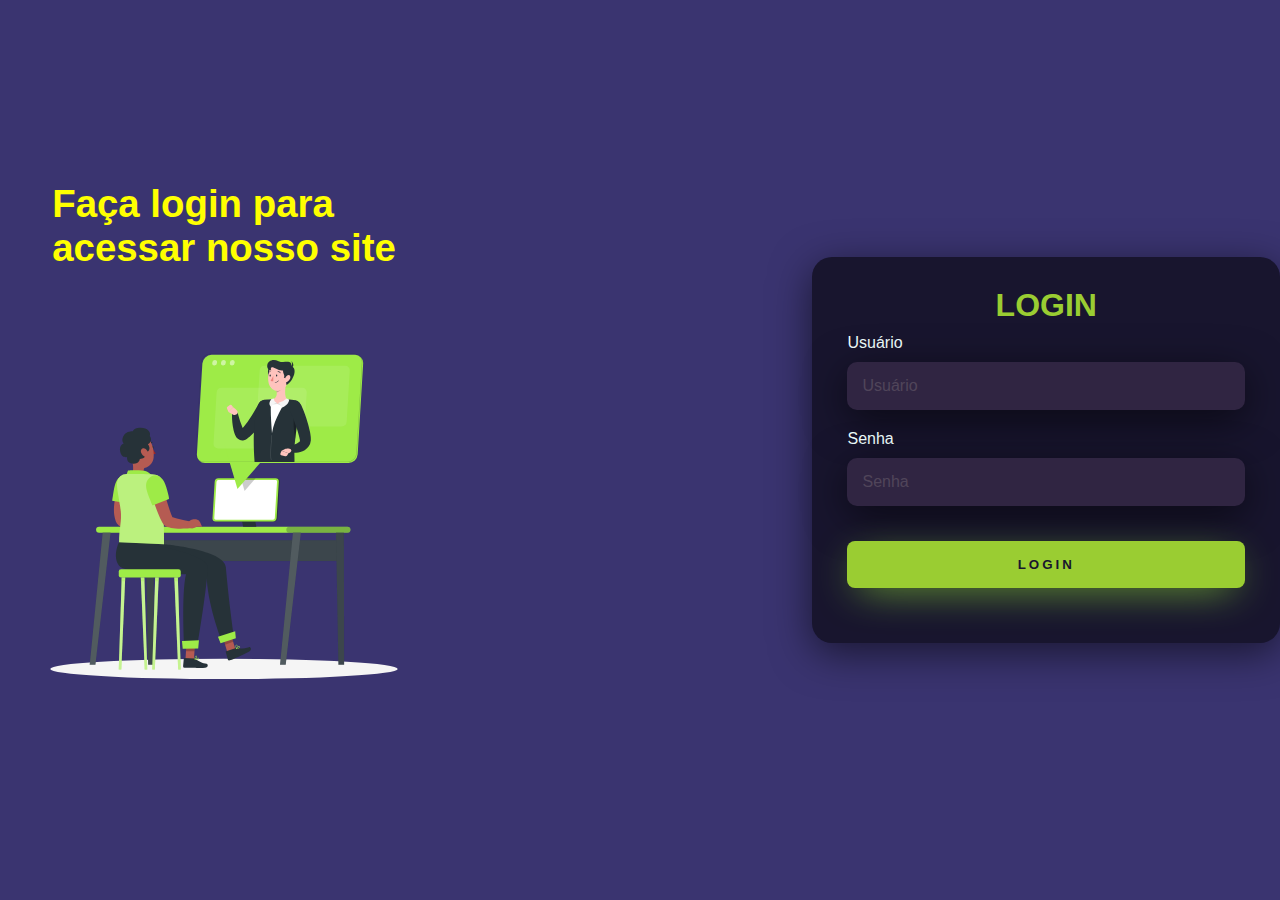
==== index.html @ 10fe1d6a "Initial commit" ====
<!DOCTYPE html>
<html lang="en">
<head>
    <meta charset="UTF-8">
    <meta name="viewport" content="width=device-width, initial-scale=1.0">
    <link rel="stylesheet" href="index.css">
    <title>Login</title>
</head>
<body>
    <div class="main-login">
        <div class="left-login">
            <h1>Faça login para <br> acessar nosso site</h1>
            <img src="telecommuting-animate.svg"  class="left-login-image"  alt="Celular">
        </div>
        <div class="right-login"></div>
        <div class="card-login">
            <h1>LOGIN</h1>
            <div class="text-field">
                <label for="usuario">Usuário</label>
                <input type="text" name="usuario" placeholder="Usuário">
            </div>
            <div class="text-field">
                <label for="senha">Senha</label>
                <input type="password" name="senha" placeholder="Senha">
            </div>
            <button class="btn-login">Login</button>
        </div>
    </div>
</body>
</html>
---- index.css ----
@import url('https://fonts.googleapis.com/css2?family=Poppins:ital,wght@0,100;0,200;0,300;0,400;0,500;0,600;0,700;0,800;0,900;1,100;1,200;1,300;1,400;1,500;1,600;1,700;1,800;1,900&display=swap');

body {
    margin: 0;
    font-family: Verdana, Geneva, Tahoma, sans-serif;
}

body * {
    box-sizing: border-box;
}

.main-login {
    width: 100vw;
    height: 100vh;
    background-color: rgb(58, 52, 112);
    display: flex;
    justify-content: center;
    align-items: center;
}

.left-login {
    width: 50vw;
    height: 100vh;
    display: flex;
    justify-content: center;
    align-items: center;
    flex-direction: column;
}

.left-login > h1 {
    font-size: 3vw;
 color: yellow;
}

.left-login-image {
    width: 35vw;
}

.right-login {
    width: 50vw;
    height: 100vh;
    display: flex;
    justify-content: center;
    align-items: center;
}

.card-login {
    width: 60%;
    display: flex;
    justify-content: center;
    align-items: center;
    flex-direction: column;
    padding: 30px 35px;
    background: rgb(24, 21, 46);
    border-radius: 20px;
    box-shadow: 0px 10px 40px rgba(0, 0, 0, 0.56);
}

.card-login > h1{
    color: yellowgreen;
    font-weight: 800;
    margin: 0;
}

.text-field{
    width: 100%;
    display: flex;
    flex-direction: column;
    align-items: flex-start;
    justify-content: center;
    margin: 10px 0px;
}

.text-field > input{
    width: 100%;
    border: none;
    border-radius: 10px;
    padding: 15px;
    background: rgb(48, 37, 66);
    color: rgb(255, 255, 255);
    font-size: 12pt;
    box-shadow: 0px 10px 40px rgba(0, 0, 0, 0.56);
    outline: none;
    box-sizing: border-box;
}

.text-field > label {
    color: azure;
  margin-bottom: 10px;  
}

.text-field > input::placeholder{
    color: rgb(80, 69, 90);
}

.btn-login {
    width: 100%;
    padding: 16px 0px;
    margin: 25px;
    border: none;
    border-radius: 8px;
    outline: none;
    text-transform: uppercase;
    font-weight: 800;
    letter-spacing: 3px;
    color: rgb(24, 21, 46);
    background: yellowgreen;
    cursor: pointer;
    box-shadow: 0px 10px 40px -12px rgb(133, 205, 50);
}

@media screen and (max-width: 950px) {
    .card-login{
        width: 85%;
    }
}

@media screen and (max-width: 600px){
    .main-login{
        flex-direction: column;
    }
    .left-login> h1{
        display: none;
    }
    .left-login{
        width: 100%;
        height: auto;
    }
    .right-login{
        width: 100%;
        height: auto;
    }
    .left-login-image{
        width: 50vw;
    }
    .card-login{
        width: 90;
    }
}
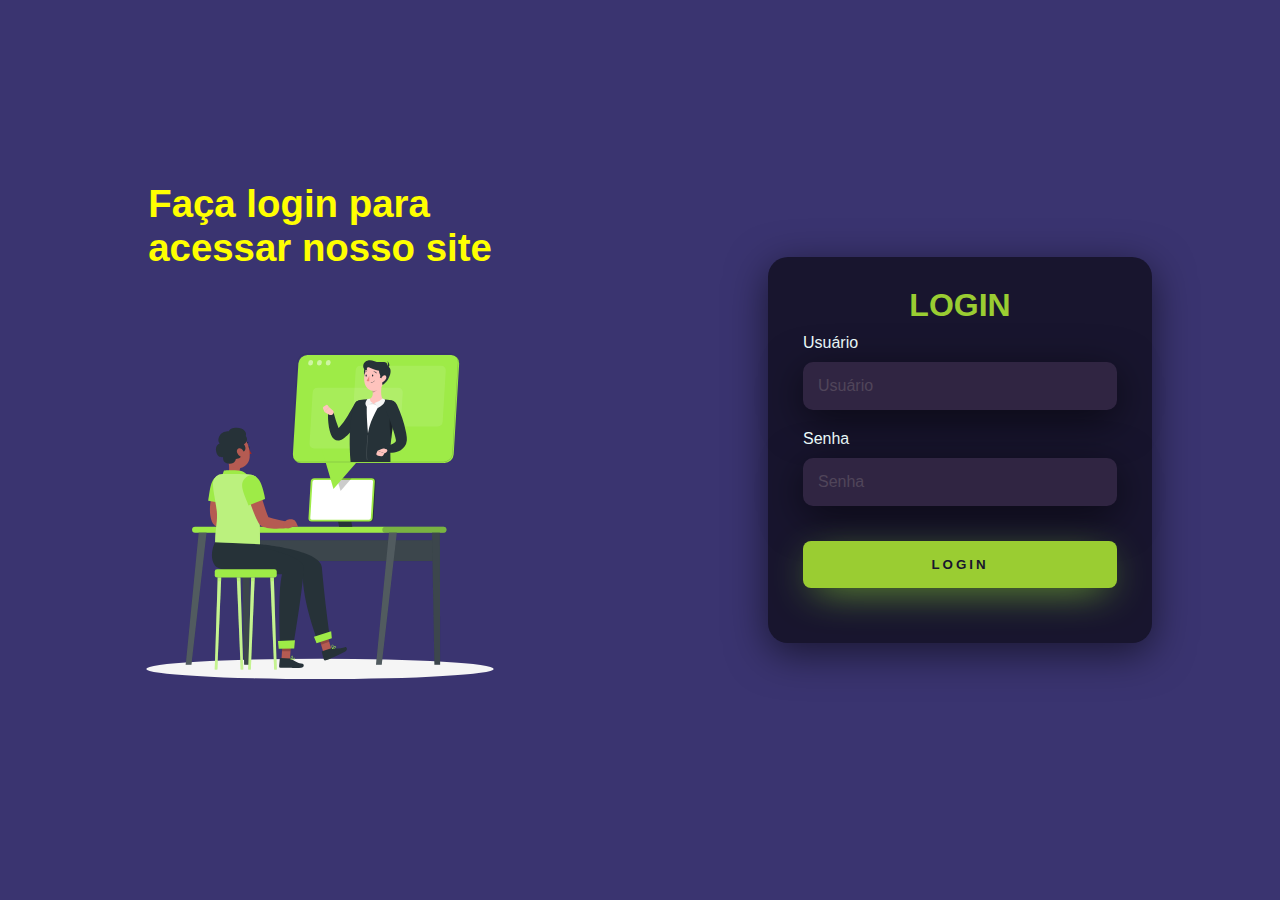
==== commit b930541f: "index.html" ====
--- a/index.html
+++ b/index.html
@@ -12,19 +12,19 @@
             <h1>Faça login para <br> acessar nosso site</h1>
             <img src="telecommuting-animate.svg"  class="left-login-image"  alt="Celular">
         </div>
-        <div class="right-login"></div>
-        <div class="card-login">
-            <h1>LOGIN</h1>
-            <div class="text-field">
-                <label for="usuario">Usuário</label>
-                <input type="text" name="usuario" placeholder="Usuário">
-            </div>
-            <div class="text-field">
-                <label for="senha">Senha</label>
-                <input type="password" name="senha" placeholder="Senha">
-            </div>
-            <button class="btn-login">Login</button>
-        </div>
+        <div class="right-login">
+            <div class="card-login">
+                <h1>LOGIN</h1>
+                <div class="text-field">
+                    <label for="usuario">Usuário</label>
+                    <input type="text" name="usuario" placeholder="Usuário">
+                </div>
+                <div class="text-field">
+                    <label for="senha">Senha</label>
+                    <input type="password" name="senha" placeholder="Senha">
+                </div>
+                <button class="btn-login">Login</button>
+        </div></div>
     </div>
 </body>
-</html>+</html>
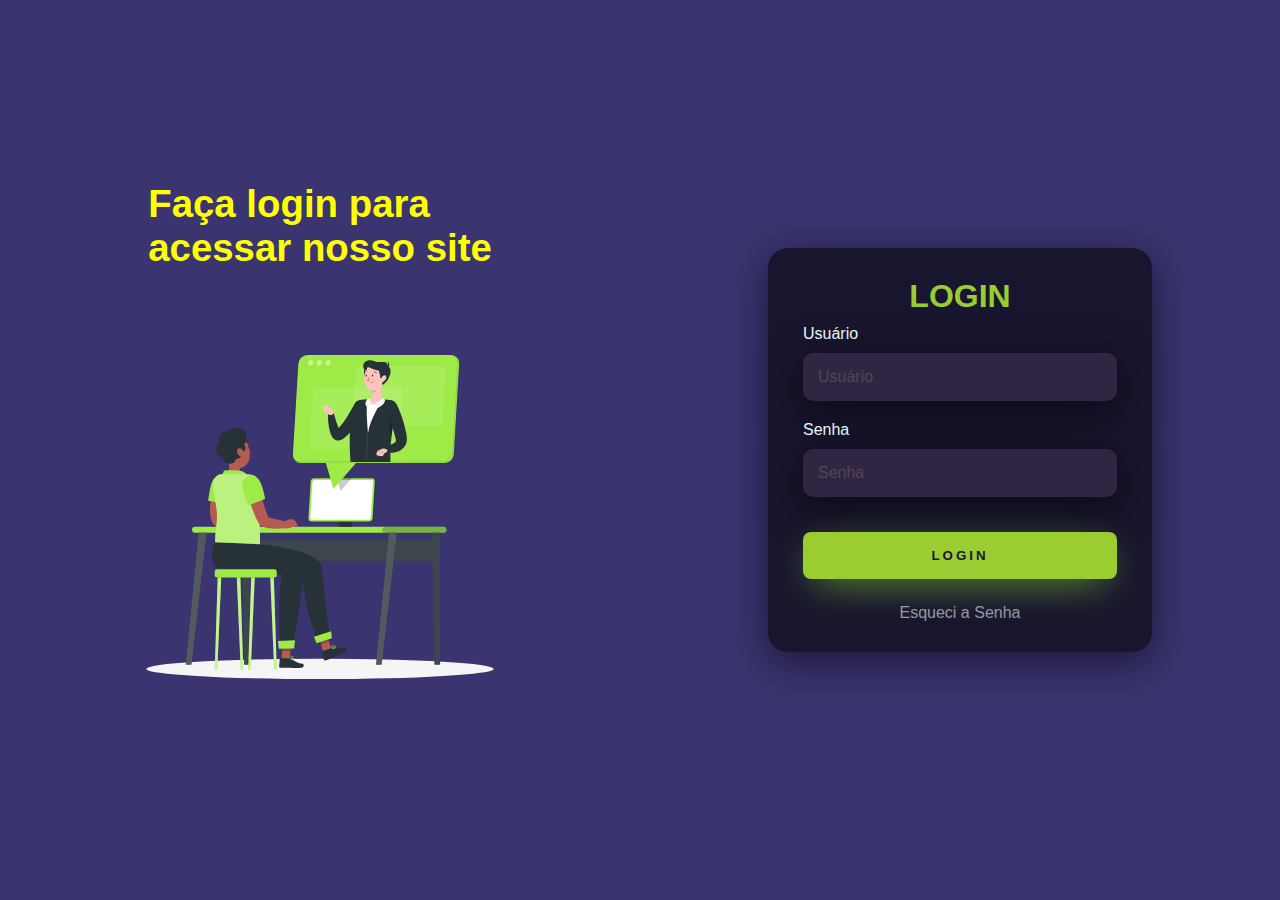
==== commit bd2b7014: "index.html" ====
--- a/index.html
+++ b/index.html
@@ -24,6 +24,7 @@
                     <input type="password" name="senha" placeholder="Senha">
                 </div>
                 <button class="btn-login">Login</button>
+                <a href="esqueci.html">Esqueci a Senha</a>
         </div></div>
     </div>
 </body>
--- a/index.css
+++ b/index.css
@@ -62,6 +62,11 @@
     margin: 0;
 }
 
+a{
+    color: rgba(240, 248, 255, 0.575);
+    text-decoration: none;
+}
+
 .text-field{
     width: 100%;
     display: flex;
@@ -113,6 +118,7 @@
     .card-login{
         width: 85%;
     }
+
 }
 
 @media screen and (max-width: 600px){
@@ -136,4 +142,4 @@
     .card-login{
         width: 90;
     }
-}+}
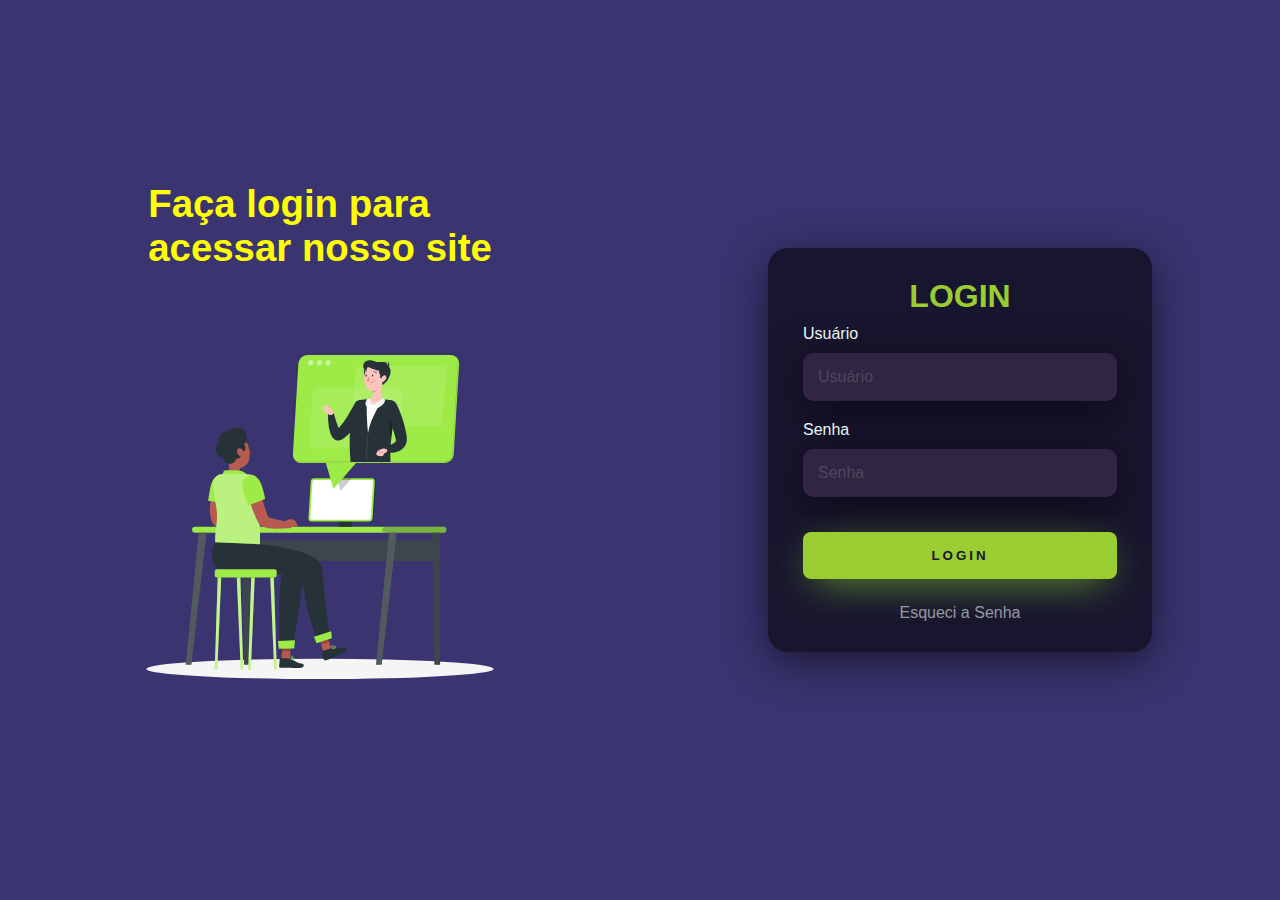
==== commit cdb85218: "Update index.html" ====
--- a/index.html
+++ b/index.html
@@ -12,19 +12,21 @@
             <h1>Faça login para <br> acessar nosso site</h1>
             <img src="telecommuting-animate.svg"  class="left-login-image"  alt="Celular">
         </div>
+        <form action="login.php" method="post" autocomplete="on">
         <div class="right-login">
             <div class="card-login">
                 <h1>LOGIN</h1>
                 <div class="text-field">
                     <label for="usuario">Usuário</label>
-                    <input type="text" name="usuario" placeholder="Usuário">
+                    <input type="text" name="usuario" placeholder="Usuário" id="login">
                 </div>
                 <div class="text-field">
                     <label for="senha">Senha</label>
-                    <input type="password" name="senha" placeholder="Senha">
+                    <input type="password" name="senha" placeholder="Senha" id="senha">
                 </div>
-                <button class="btn-login">Login</button>
+                <button class="btn-login" type="submit" value="Entrar">Login</button>
                 <a href="esqueci.html">Esqueci a Senha</a>
+                </form>
         </div></div>
     </div>
 </body>
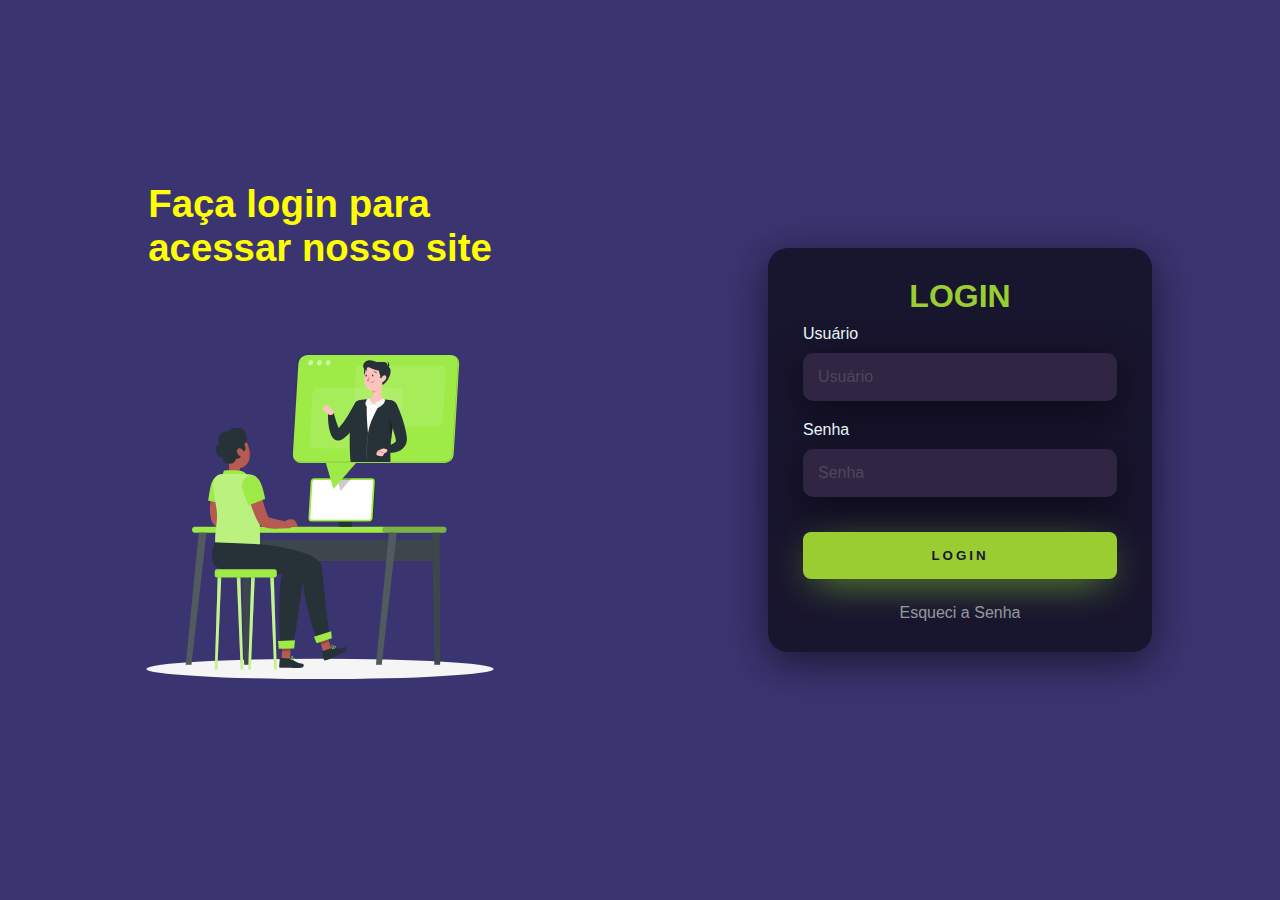
==== commit 66bd8f9b: "index.html" ====
--- a/index.html
+++ b/index.html
@@ -18,11 +18,11 @@
                 <h1>LOGIN</h1>
                 <div class="text-field">
                     <label for="usuario">Usuário</label>
-                    <input type="text" name="usuario" placeholder="Usuário" id="login">
+                    <input type="text" name="usuario" placeholder="Usuário" id="login" autocomplete="username" required minlength="5" maxlength="15">
                 </div>
                 <div class="text-field">
                     <label for="senha">Senha</label>
-                    <input type="password" name="senha" placeholder="Senha" id="senha">
+                    <input type="password" name="senha" placeholder="Senha" id="senha" autocomplete="current-password" required minlength="8" maxlength="20">
                 </div>
                 <button class="btn-login" type="submit" value="Entrar">Login</button>
                 <a href="esqueci.html">Esqueci a Senha</a>
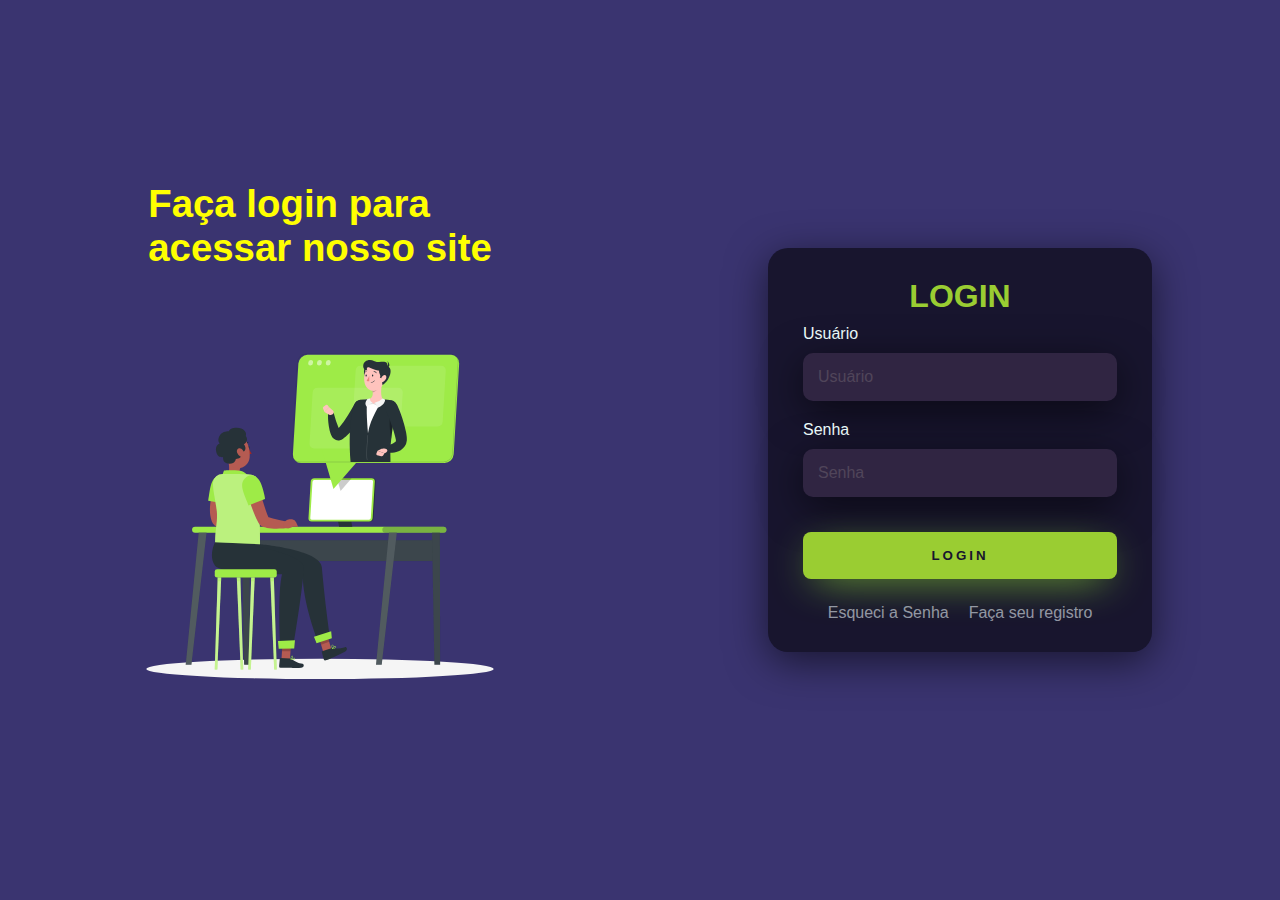
==== commit dff95e34: "att 01" ====
--- a/index.html
+++ b/index.html
@@ -1,33 +1,37 @@
-<!DOCTYPE html>
-<html lang="en">
-<head>
-    <meta charset="UTF-8">
-    <meta name="viewport" content="width=device-width, initial-scale=1.0">
-    <link rel="stylesheet" href="index.css">
-    <title>Login</title>
-</head>
-<body>
-    <div class="main-login">
-        <div class="left-login">
-            <h1>Faça login para <br> acessar nosso site</h1>
-            <img src="telecommuting-animate.svg"  class="left-login-image"  alt="Celular">
-        </div>
-        <form action="login.php" method="post" autocomplete="on">
-        <div class="right-login">
-            <div class="card-login">
-                <h1>LOGIN</h1>
-                <div class="text-field">
-                    <label for="usuario">Usuário</label>
-                    <input type="text" name="usuario" placeholder="Usuário" id="login" autocomplete="username" required minlength="5" maxlength="15">
-                </div>
-                <div class="text-field">
-                    <label for="senha">Senha</label>
-                    <input type="password" name="senha" placeholder="Senha" id="senha" autocomplete="current-password" required minlength="8" maxlength="20">
-                </div>
-                <button class="btn-login" type="submit" value="Entrar">Login</button>
-                <a href="esqueci.html">Esqueci a Senha</a>
-                </form>
-        </div></div>
-    </div>
-</body>
-</html>
+<!DOCTYPE html>
+<html lang="pt-BR">
+<head>
+    <meta charset="UTF-8">
+    <meta name="viewport" content="width=device-width, initial-scale=1.0">
+    <link rel="stylesheet" href="index.css">
+    <title>Login</title>
+</head>
+<body>
+    <div class="main-login">
+        <div class="left-login">
+            <h1>Faça login para <br> acessar nosso site</h1>
+            <img src="telecommuting-animate.svg" class="left-login-image" alt="Celular">
+        </div>
+        <form action="login.php" method="post" autocomplete="on">
+            <div class="right-login">
+                <div class="card-login">
+                    <h1>LOGIN</h1>
+                    <div class="text-field">
+                        <label for="usuario">Usuário</label>
+                        <input type="text" name="usuario" placeholder="Usuário" id="login" autocomplete="username" required minlength="5" maxlength="15">
+                    </div>
+                    <div class="text-field">
+                        <label for="senha">Senha</label>
+                        <input type="password" name="senha" placeholder="Senha" id="senha" autocomplete="current-password" required minlength="8" maxlength="20">
+                    </div>
+                    <button class="btn-login" type="submit" value="Entrar">Login</button>
+                    <div class="links-ajuda">
+                        <a href="solicitar_redefinicao.html" class="Link">Esqueci a Senha</a>
+                        <a href="registro.html" class="Link">Faça seu registro</a>
+                    </div>
+                </div>
+            </div>
+        </form>
+    </div>
+</body>
+</html>--- a/index.css
+++ b/index.css
@@ -1,145 +1,160 @@
-@import url('https://fonts.googleapis.com/css2?family=Poppins:ital,wght@0,100;0,200;0,300;0,400;0,500;0,600;0,700;0,800;0,900;1,100;1,200;1,300;1,400;1,500;1,600;1,700;1,800;1,900&display=swap');
-
-body {
-    margin: 0;
-    font-family: Verdana, Geneva, Tahoma, sans-serif;
-}
-
-body * {
-    box-sizing: border-box;
-}
-
-.main-login {
-    width: 100vw;
-    height: 100vh;
-    background-color: rgb(58, 52, 112);
-    display: flex;
-    justify-content: center;
-    align-items: center;
-}
-
-.left-login {
-    width: 50vw;
-    height: 100vh;
-    display: flex;
-    justify-content: center;
-    align-items: center;
-    flex-direction: column;
-}
-
-.left-login > h1 {
-    font-size: 3vw;
- color: yellow;
-}
-
-.left-login-image {
-    width: 35vw;
-}
-
-.right-login {
-    width: 50vw;
-    height: 100vh;
-    display: flex;
-    justify-content: center;
-    align-items: center;
-}
-
-.card-login {
-    width: 60%;
-    display: flex;
-    justify-content: center;
-    align-items: center;
-    flex-direction: column;
-    padding: 30px 35px;
-    background: rgb(24, 21, 46);
-    border-radius: 20px;
-    box-shadow: 0px 10px 40px rgba(0, 0, 0, 0.56);
-}
-
-.card-login > h1{
-    color: yellowgreen;
-    font-weight: 800;
-    margin: 0;
-}
-
-a{
-    color: rgba(240, 248, 255, 0.575);
-    text-decoration: none;
-}
-
-.text-field{
-    width: 100%;
-    display: flex;
-    flex-direction: column;
-    align-items: flex-start;
-    justify-content: center;
-    margin: 10px 0px;
-}
-
-.text-field > input{
-    width: 100%;
-    border: none;
-    border-radius: 10px;
-    padding: 15px;
-    background: rgb(48, 37, 66);
-    color: rgb(255, 255, 255);
-    font-size: 12pt;
-    box-shadow: 0px 10px 40px rgba(0, 0, 0, 0.56);
-    outline: none;
-    box-sizing: border-box;
-}
-
-.text-field > label {
-    color: azure;
-  margin-bottom: 10px;  
-}
-
-.text-field > input::placeholder{
-    color: rgb(80, 69, 90);
-}
-
-.btn-login {
-    width: 100%;
-    padding: 16px 0px;
-    margin: 25px;
-    border: none;
-    border-radius: 8px;
-    outline: none;
-    text-transform: uppercase;
-    font-weight: 800;
-    letter-spacing: 3px;
-    color: rgb(24, 21, 46);
-    background: yellowgreen;
-    cursor: pointer;
-    box-shadow: 0px 10px 40px -12px rgb(133, 205, 50);
-}
-
-@media screen and (max-width: 950px) {
-    .card-login{
-        width: 85%;
-    }
-
-}
-
-@media screen and (max-width: 600px){
-    .main-login{
-        flex-direction: column;
-    }
-    .left-login> h1{
-        display: none;
-    }
-    .left-login{
-        width: 100%;
-        height: auto;
-    }
-    .right-login{
-        width: 100%;
-        height: auto;
-    }
-    .left-login-image{
-        width: 50vw;
-    }
-    .card-login{
-        width: 90;
-    }
-}
+@import url('https://fonts.googleapis.com/css2?family=Poppins:ital,wght@0,100;0,200;0,300;0,400;0,500;0,600;0,700;0,800;0,900;1,100;1,200;1,300;1,400;1,500;1,600;1,700;1,800;1,900&display=swap');
+
+body {
+    margin: 0;
+    font-family: Verdana, Geneva, Tahoma, sans-serif;
+}
+
+body * {
+    box-sizing: border-box;
+}
+
+.main-login {
+    width: 100vw;
+    height: 100vh;
+    background-color: rgb(58, 52, 112);
+    display: flex;
+    justify-content: center;
+    align-items: center;
+}
+
+.left-login {
+    width: 50vw;
+    height: 100vh;
+    display: flex;
+    justify-content: center;
+    align-items: center;
+    flex-direction: column;
+}
+
+.left-login > h1 {
+    font-size: 3vw;
+ color: yellow;
+}
+
+.left-login-image {
+    width: 35vw;
+}
+
+.right-login {
+    width: 50vw;
+    height: 100vh;
+    display: flex;
+    justify-content: center;
+    align-items: center;
+}
+
+.card-login {
+    width: 60%;
+    display: flex;
+    justify-content: center;
+    align-items: center;
+    flex-direction: column;
+    padding: 30px 35px;
+    background: rgb(24, 21, 46);
+    border-radius: 20px;
+    box-shadow: 0px 10px 40px rgba(0, 0, 0, 0.56);
+}
+
+.card-login > h1{
+    color: yellowgreen;
+    font-weight: 800;
+    margin: 0;
+}
+
+a{
+    color: rgba(240, 248, 255, 0.575);
+    text-decoration: none;
+}
+
+.text-field{
+    width: 100%;
+    display: flex;
+    flex-direction: column;
+    align-items: flex-start;
+    justify-content: center;
+    margin: 10px 0px;
+}
+
+.text-field > input{
+    width: 100%;
+    border: none;
+    border-radius: 10px;
+    padding: 15px;
+    background: rgb(48, 37, 66);
+    color: rgb(255, 255, 255);
+    font-size: 12pt;
+    box-shadow: 0px 10px 40px rgba(0, 0, 0, 0.56);
+    outline: none;
+    box-sizing: border-box;
+}
+
+.text-field > label {
+    color: azure;
+  margin-bottom: 10px;  
+}
+
+.text-field > input::placeholder{
+    color: rgb(80, 69, 90);
+}
+
+.btn-login {
+    width: 100%;
+    padding: 16px 0px;
+    margin: 25px;
+    border: none;
+    border-radius: 8px;
+    outline: none;
+    text-transform: uppercase;
+    font-weight: 800;
+    letter-spacing: 3px;
+    color: rgb(24, 21, 46);
+    background: yellowgreen;
+    cursor: pointer;
+    box-shadow: 0px 10px 40px -12px rgb(133, 205, 50);
+}
+
+.links-ajuda {
+    display: flex;
+    justify-content: space-between;
+    align-items: center;
+}
+.h2{
+
+}
+.Link {
+    display: flex;
+    margin: 0px 10px;
+    text-decoration: none;
+    align-items: center;
+}
+
+@media screen and (max-width: 950px) {
+    .card-login{
+        width: 85%;
+    }
+
+}
+
+@media screen and (max-width: 600px){
+    .main-login{
+        flex-direction: column;
+    }
+    .left-login> h1{
+        display: none;
+    }
+    .left-login{
+        width: 100%;
+        height: auto;
+    }
+    .right-login{
+        width: 100%;
+        height: auto;
+    }
+    .left-login-image{
+        width: 50vw;
+    }
+    .card-login{
+        width: 90;
+    }
+}